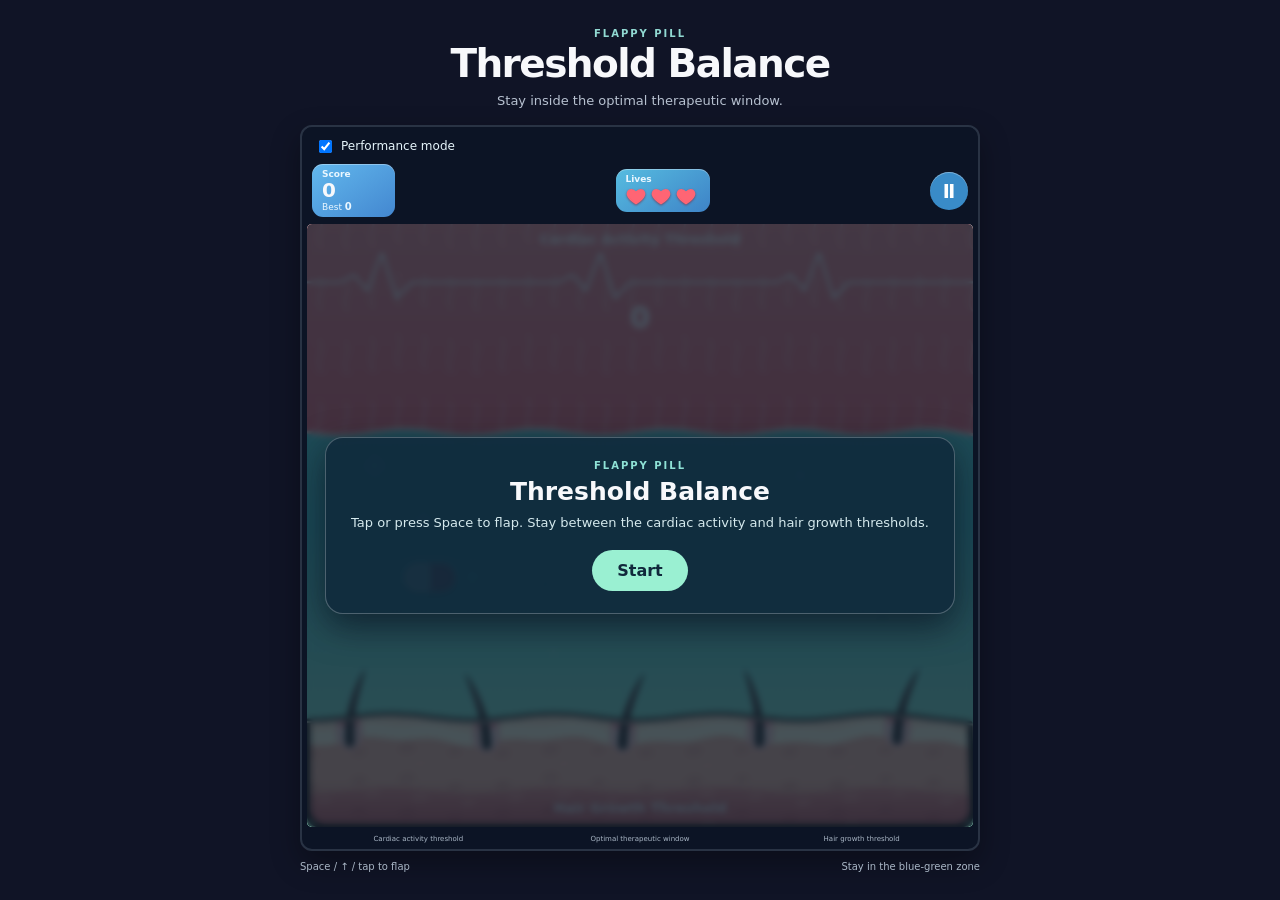
==== index.html @ bf499591 "Rename Threshold Game File.html to index.html" ====
<!doctype html>
<html lang="en">
<head>
  <meta charset="UTF-8">
  <meta name="viewport" content="width=device-width, initial-scale=1.0">
  <title>Threshold Balance — Flappy Pill</title>
  <link rel="stylesheet" href="style.css">
</head>
<body>
  <main class="app">
    <header class="page-heading">
      <p class="eyebrow">Flappy Pill</p>
      <h1>Threshold Balance</h1>
      <p>Stay inside the optimal therapeutic window.</p>
    </header>

    <section class="device">
      <div class="settings-bar"><label><input id="detail-control" type="checkbox" checked> Performance mode</label></div>
      <div class="game-topbar">
        <div class="score-card">
          <span>Score</span>
          <strong id="score">0</strong>
          <small>Best <b id="best">0</b></small>
        </div>
        <div class="lives-card">
          <span>Lives</span>
          <strong id="lives" aria-label="3 lives"></strong>
        </div>
        <button id="pause-button" class="pause-button" aria-label="Pause game">Ⅱ</button>
      </div>

      <div class="playfield">
        <canvas id="game" width="640" height="580" aria-label="Threshold Balance game area"></canvas>
        <div class="overlay" id="overlay">
          <div class="overlay-panel">
            <p class="overlay-kicker">FLAPPY PILL</p>
            <h2 id="overlay-title">Threshold Balance</h2>
            <p id="overlay-copy">Tap or press Space to flap. Stay between the cardiac activity and hair growth thresholds.</p>
            <button id="start-button">Start</button>
          </div>
        </div>
        <div class="paused-tag" id="paused-tag">PAUSED</div>
      </div>
      <div class="device-caption">
        <span>Cardiac activity threshold</span>
        <span>Optimal therapeutic window</span>
        <span>Hair growth threshold</span>
      </div>
    </section>
    <footer>
      <span>Space / ↑ / tap to flap</span>
      <span>Stay in the blue-green zone</span>
    </footer>
  </main>
  <script src="game.js"></script>
</body>
</html>
---- style.css ----
* { box-sizing: border-box; }
:root {
  font-family: Inter, ui-sans-serif, system-ui, -apple-system, BlinkMacSystemFont, "Segoe UI", sans-serif;
  color: #f7f8fb;
  background: #101426;
}
body { margin: 0; min-height: 100vh; display: grid; place-items: center; padding: 22px 14px; }
.app { width: min(100%, 700px); }
.page-heading { text-align: center; margin: 0 0 17px; }
.eyebrow { color: #91d9d2; text-transform: uppercase; letter-spacing: .2em; font-weight: 800; font-size: 10px; margin: 0 0 5px; }
h1 { font-size: clamp(29px, 7vw, 39px); line-height: 1.05; margin: 0; letter-spacing: -.04em; }
.page-heading p:last-child { color: #b7c1d0; font-size: 13px; margin: 8px 0 0; }
.device { width: min(100%, 680px); margin: auto; border: 2px solid #293344; border-radius: 12px; padding: 5px; background: #0c1425; box-shadow: 0 12px 30px #0005; }
.game-topbar { height: 60px; display: flex; align-items: center; justify-content: space-between; gap: 8px; padding: 2px 5px 8px; }
.score-card, .lives-card { background: linear-gradient(145deg, #62b8ed, #4387d0); border-radius: 11px; padding: 5px 10px; min-width: 83px; box-shadow: inset 0 1px 0 #ffffff55; }
.score-card span, .lives-card span { display: block; font-size: 9px; font-weight: 700; color: #eaf7ff; }
.score-card strong { display: inline-block; font-size: 20px; line-height: 1.1; }
.score-card small { display: block; font-size: 9px; color: #eaf7ff; }
.score-card small b { font-size: 10px; }
.lives-card { background: linear-gradient(145deg, #56bce0, #3e83c7); min-width: 94px; }
.lives-card strong { display: flex; align-items: center; gap: 5px; height: 23px; }
.heart { width: 20px; height: 20px; flex: none; display: block; filter: drop-shadow(0 1px 1px #7d2635aa); }
.pause-button { border: 0; width: 38px; height: 38px; border-radius: 50%; background: #398bc8; color: white; font-size: 19px; font-weight: 900; cursor: pointer; box-shadow: inset 0 1px 0 #ffffff55; }
.playfield { position: relative; overflow: hidden; border-radius: 5px; background: #64d7d2; }
canvas { display: block; width: 100%; height: auto; touch-action: manipulation; }
.overlay { position: absolute; inset: 0; display: grid; place-items: center; padding: 18px; background: #071b2bbd; backdrop-filter: blur(3px); }
.overlay.hidden { display: none; }
.overlay-panel { width: 100%; text-align: center; background: #10283bd9; border: 1px solid #ffffff40; border-radius: 18px; padding: 22px 17px; box-shadow: 0 12px 35px #0018; }
.overlay-kicker { color: #8fe2d6; font-size: 10px; font-weight: 900; letter-spacing: .2em; margin: 0 0 7px; }
.overlay h2 { font-size: 25px; line-height: 1.1; margin: 0 0 9px; }
.overlay p:not(.overlay-kicker) { color: #d5e9ed; font-size: 13px; line-height: 1.45; margin: 0 0 17px; }
button { font: inherit; }
#start-button { border: 0; border-radius: 999px; padding: 11px 25px; color: #10283b; background: #9af0d2; font-weight: 900; cursor: pointer; }
#start-button:hover { background: #c0ffe8; }
.paused-tag { display: none; position: absolute; top: 50%; left: 50%; transform: translate(-50%,-50%); border-radius: 99px; padding: 8px 16px; color: white; background: #122b43d9; font-weight: 900; letter-spacing: .14em; }
.paused-tag.visible { display: block; }
.device-caption { display: flex; justify-content: space-between; gap: 3px; padding: 8px 2px 1px; color: #aab7c6; font-size: 7px; text-align: center; }
.device-caption span { flex: 1; }
footer { width: min(100%, 680px); margin: 10px auto 0; display: flex; justify-content: space-between; gap: 8px; color: #aab7c6; font-size: 10px; }

.settings-bar {display:flex;justify-content:space-between;align-items:center;gap:8px;flex-wrap:wrap;padding:5px 8px 8px;font-size:12px;color:#e6f5fb;}
.settings-bar label {display:flex;align-items:center;gap:6px;}
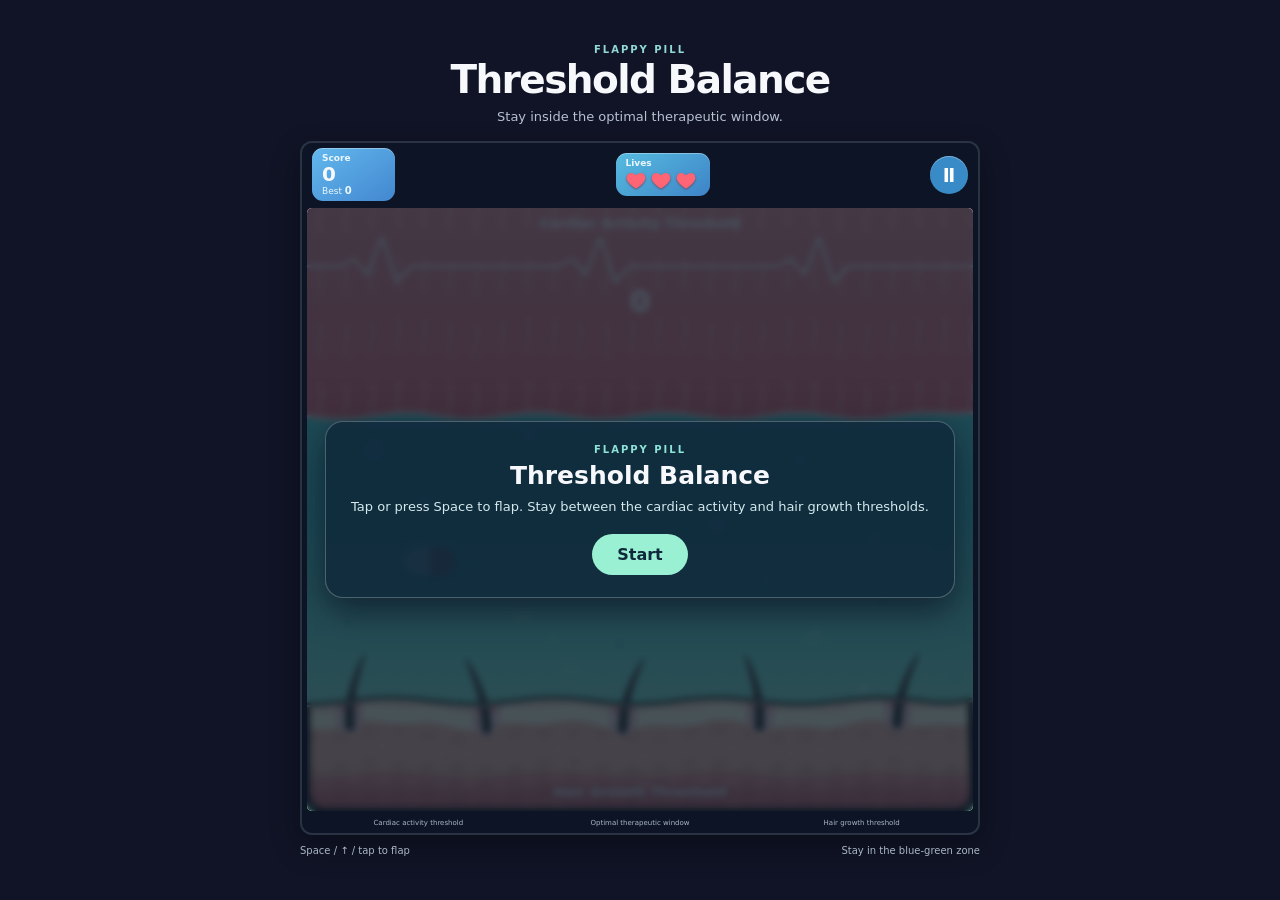
==== commit 1eb1e3ba: "Rename Threshold Game File.html to index.html" ====
--- a/index.html
+++ b/index.html
@@ -15,7 +15,6 @@
     </header>
 
     <section class="device">
-      <div class="settings-bar"><label><input id="detail-control" type="checkbox" checked> Performance mode</label></div>
       <div class="game-topbar">
         <div class="score-card">
           <span>Score</span>
--- a/style.css
+++ b/style.css
@@ -37,6 +37,3 @@
 .device-caption { display: flex; justify-content: space-between; gap: 3px; padding: 8px 2px 1px; color: #aab7c6; font-size: 7px; text-align: center; }
 .device-caption span { flex: 1; }
 footer { width: min(100%, 680px); margin: 10px auto 0; display: flex; justify-content: space-between; gap: 8px; color: #aab7c6; font-size: 10px; }
-
-.settings-bar {display:flex;justify-content:space-between;align-items:center;gap:8px;flex-wrap:wrap;padding:5px 8px 8px;font-size:12px;color:#e6f5fb;}
-.settings-bar label {display:flex;align-items:center;gap:6px;}
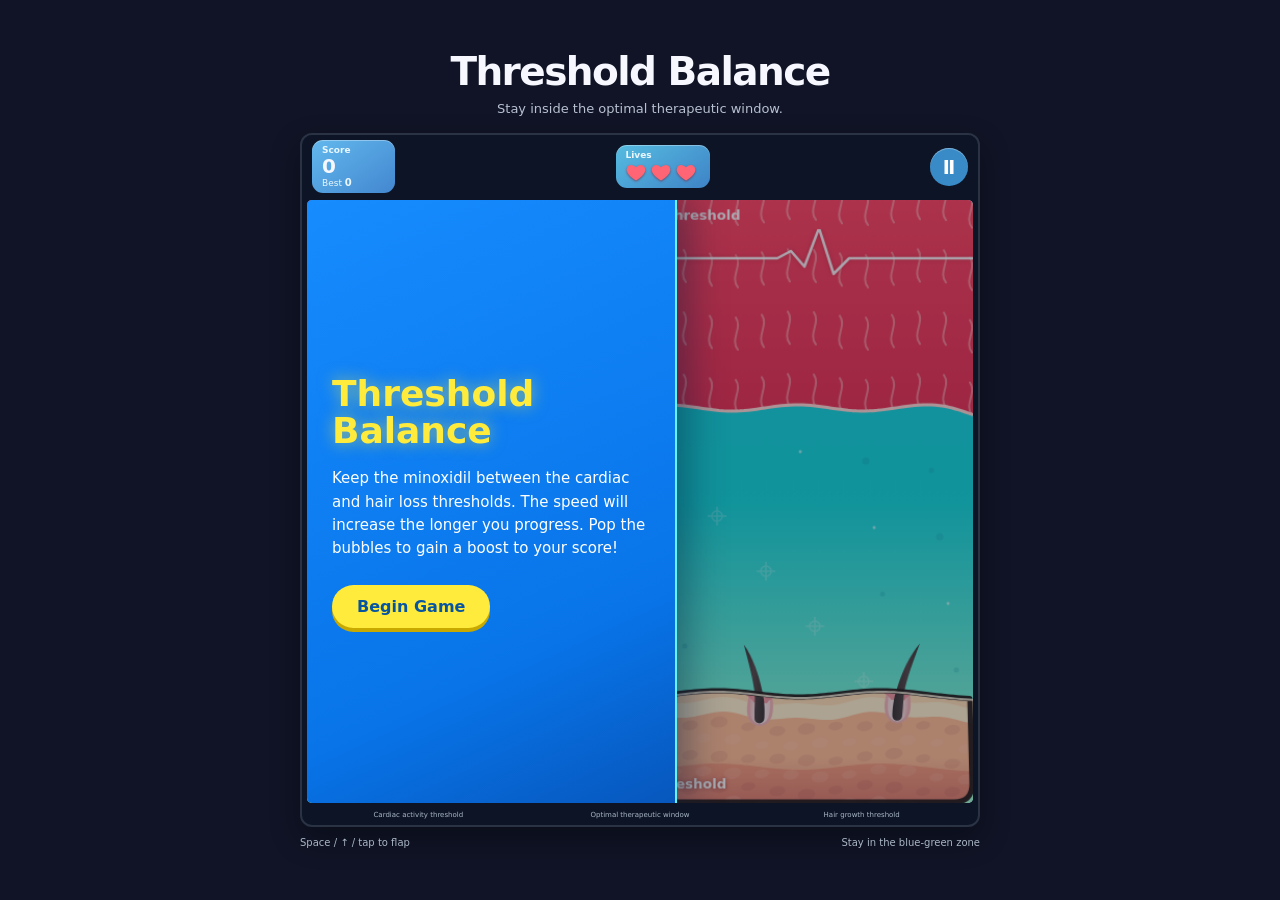
==== commit 69c30afc: "Add files via upload" ====
--- a/index.html
+++ b/index.html
@@ -3,13 +3,12 @@
 <head>
   <meta charset="UTF-8">
   <meta name="viewport" content="width=device-width, initial-scale=1.0">
-  <title>Threshold Balance — Flappy Pill</title>
+  <title>Threshold Balance</title>
   <link rel="stylesheet" href="style.css">
 </head>
 <body>
   <main class="app">
     <header class="page-heading">
-      <p class="eyebrow">Flappy Pill</p>
       <h1>Threshold Balance</h1>
       <p>Stay inside the optimal therapeutic window.</p>
     </header>
@@ -30,12 +29,18 @@
 
       <div class="playfield">
         <canvas id="game" width="640" height="580" aria-label="Threshold Balance game area"></canvas>
-        <div class="overlay" id="overlay">
+        <div class="start-menu" id="start-menu">
+          <div class="start-menu-panel">
+            <h2>Threshold Balance</h2>
+            <p>Keep the minoxidil between the cardiac and hair loss thresholds. The speed will increase the longer you progress. Pop the bubbles to gain a boost to your score!</p>
+            <button id="start-button">Begin Game</button>
+          </div>
+        </div>
+        <div class="overlay hidden" id="overlay">
           <div class="overlay-panel">
-            <p class="overlay-kicker">FLAPPY PILL</p>
-            <h2 id="overlay-title">Threshold Balance</h2>
-            <p id="overlay-copy">Tap or press Space to flap. Stay between the cardiac activity and hair growth thresholds.</p>
-            <button id="start-button">Start</button>
+            <h2 id="overlay-title">Threshold crossed</h2>
+            <p id="overlay-copy"></p>
+            <button id="restart-button">Try again</button>
           </div>
         </div>
         <div class="paused-tag" id="paused-tag">PAUSED</div>
--- a/style.css
+++ b/style.css
@@ -1,7 +1,7 @@
 * { box-sizing: border-box; }
 :root {
   font-family: Inter, ui-sans-serif, system-ui, -apple-system, BlinkMacSystemFont, "Segoe UI", sans-serif;
-  color: #f7f8fb;
+  color: #f7f8ff;
   background: #101426;
 }
 body { margin: 0; min-height: 100vh; display: grid; place-items: center; padding: 22px 14px; }
@@ -12,7 +12,7 @@
 .page-heading p:last-child { color: #b7c1d0; font-size: 13px; margin: 8px 0 0; }
 .device { width: min(100%, 680px); margin: auto; border: 2px solid #293344; border-radius: 12px; padding: 5px; background: #0c1425; box-shadow: 0 12px 30px #0005; }
 .game-topbar { height: 60px; display: flex; align-items: center; justify-content: space-between; gap: 8px; padding: 2px 5px 8px; }
-.score-card, .lives-card { background: linear-gradient(145deg, #62b8ed, #4387d0); border-radius: 11px; padding: 5px 10px; min-width: 83px; box-shadow: inset 0 1px 0 #ffffff55; }
+.score-card, .lives-card { background: linear-gradient(145deg, #62b8ed, #4387d0); box-shadow: inset 0 1px 0 #ffffff55; border-radius: 11px; padding: 5px 10px; min-width: 83px; box-shadow: inset 0 1px 0 #ffffff55; }
 .score-card span, .lives-card span { display: block; font-size: 9px; font-weight: 700; color: #eaf7ff; }
 .score-card strong { display: inline-block; font-size: 20px; line-height: 1.1; }
 .score-card small { display: block; font-size: 9px; color: #eaf7ff; }
@@ -23,15 +23,24 @@
 .pause-button { border: 0; width: 38px; height: 38px; border-radius: 50%; background: #398bc8; color: white; font-size: 19px; font-weight: 900; cursor: pointer; box-shadow: inset 0 1px 0 #ffffff55; }
 .playfield { position: relative; overflow: hidden; border-radius: 5px; background: #64d7d2; }
 canvas { display: block; width: 100%; height: auto; touch-action: manipulation; }
-.overlay { position: absolute; inset: 0; display: grid; place-items: center; padding: 18px; background: #071b2bbd; backdrop-filter: blur(3px); }
+.start-menu { position: absolute; z-index: 3; inset: 0; display: flex; justify-content: flex-start; pointer-events: none; background: #06182a55; }
+.start-menu-panel { width: min(370px, 86%); height: 100%; padding: clamp(25px, 5vw, 42px) 25px; display: flex; flex-direction: column; justify-content: center; background: linear-gradient(155deg, #168cff, #0874e8 72%, #0757bd); box-shadow: 12px 0 35px #001b3d66; border-right: 2px solid #65f4ff; pointer-events: auto; animation: menu-slide-in .65s cubic-bezier(.2,.8,.2,1) both; }
+@keyframes menu-slide-in { from { transform: translateX(-105%); } to { transform: translateX(0); } }
+.start-menu-kicker { color: #d9f2ff; font-size: 10px; font-weight: 900; letter-spacing: .2em; margin: 0 0 10px; }
+.start-menu h2 { color: #ffeb3b; text-shadow: 0 0 16px #ffef3b88; font-size: clamp(28px, 5vw, 36px); line-height: 1.05; margin: 0 0 17px; }
+.start-menu p:not(.start-menu-kicker) { color: #fff; font-size: 15px; line-height: 1.55; margin: 0 0 25px; }
+#start-button { align-self: flex-start; border: 0; border-radius: 999px; padding: 12px 25px; color: #0755a0; background: #ffeb3b; font-weight: 900; cursor: pointer; box-shadow: 0 4px 0 #c7a900; transition: transform .15s, background .15s; }
+#start-button:hover { background: #fff477; transform: translateY(-1px); }
+.overlay { position: absolute; z-index: 4; inset: 0; display: grid; place-items: center; padding: 18px; background: #071b2bbd; backdrop-filter: blur(3px); }
 .overlay.hidden { display: none; }
 .overlay-panel { width: 100%; text-align: center; background: #10283bd9; border: 1px solid #ffffff40; border-radius: 18px; padding: 22px 17px; box-shadow: 0 12px 35px #0018; }
-.overlay-kicker { color: #8fe2d6; font-size: 10px; font-weight: 900; letter-spacing: .2em; margin: 0 0 7px; }
+.overlay-kicker { color: #54edff; font-size: 10px; font-weight: 900; letter-spacing: .2em; margin: 0 0 7px; }
 .overlay h2 { font-size: 25px; line-height: 1.1; margin: 0 0 9px; }
 .overlay p:not(.overlay-kicker) { color: #d5e9ed; font-size: 13px; line-height: 1.45; margin: 0 0 17px; }
 button { font: inherit; }
-#start-button { border: 0; border-radius: 999px; padding: 11px 25px; color: #10283b; background: #9af0d2; font-weight: 900; cursor: pointer; }
-#start-button:hover { background: #c0ffe8; }
+#restart-button { border: 0; border-radius: 999px; padding: 11px 25px; color: #10283b; background: linear-gradient(135deg, #ff7180, #e9435c); color: white; box-shadow: 0 0 14px #ff526655; font-weight: 900; cursor: pointer; }
+#restart-button:hover { background: #ff8bea; }
+@media (prefers-reduced-motion: reduce) { .start-menu-panel { animation: none; } }
 .paused-tag { display: none; position: absolute; top: 50%; left: 50%; transform: translate(-50%,-50%); border-radius: 99px; padding: 8px 16px; color: white; background: #122b43d9; font-weight: 900; letter-spacing: .14em; }
 .paused-tag.visible { display: block; }
 .device-caption { display: flex; justify-content: space-between; gap: 3px; padding: 8px 2px 1px; color: #aab7c6; font-size: 7px; text-align: center; }
